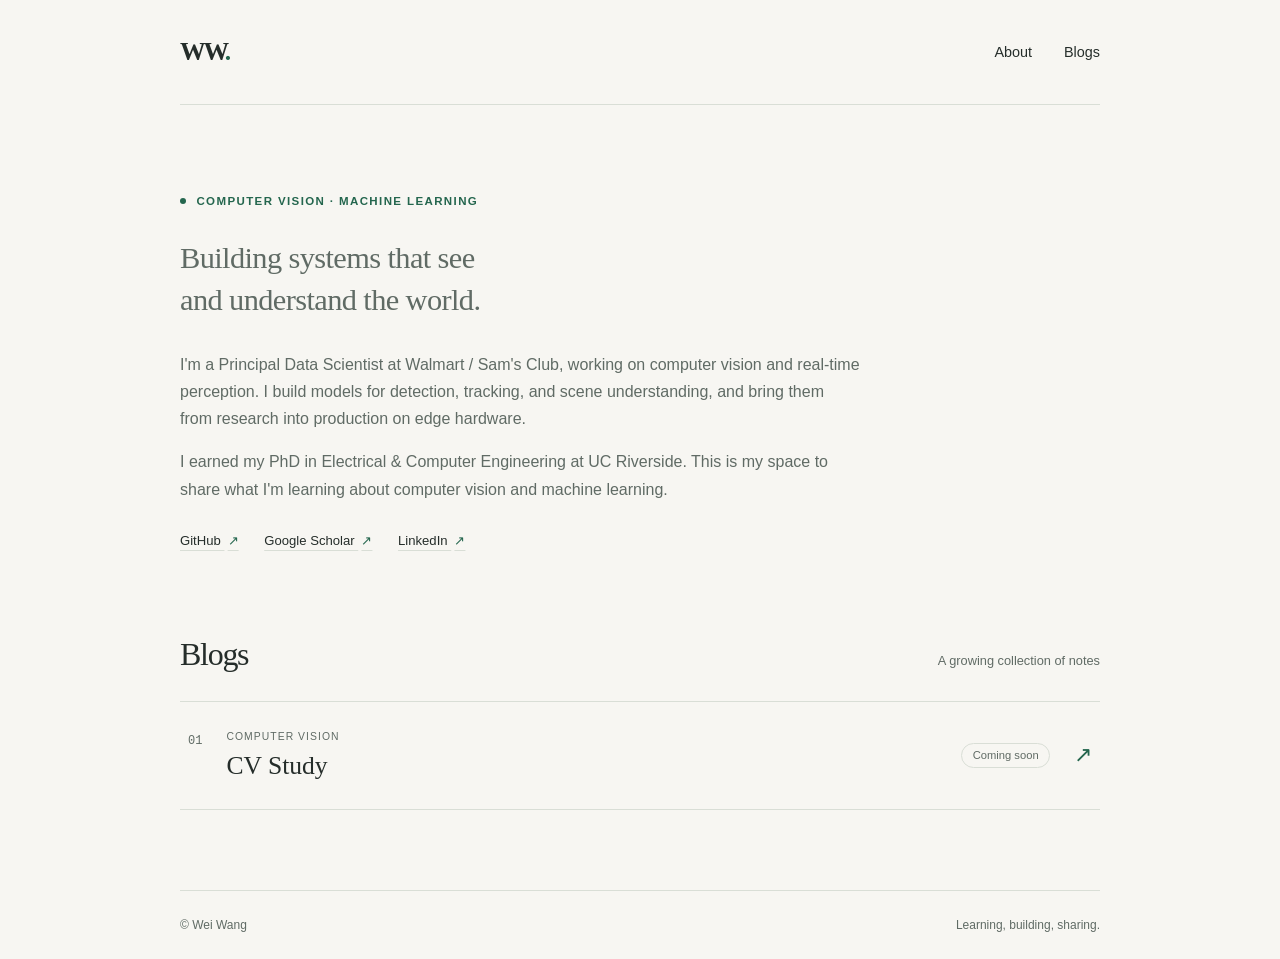
==== index.html @ b2ad64f3 "init" ====
<!doctype html>
<html lang="en">
  <head>
    <meta charset="utf-8">
    <meta name="viewport" content="width=device-width, initial-scale=1">
    <meta name="description" content="Wei Wang — Principal Data Scientist working on computer vision, perception, and real-time machine learning. Personal bio and study notes.">
    <meta name="theme-color" content="#f7f6f2">
    <title>Wei Wang — Computer Vision &amp; Notes</title>
    <link rel="stylesheet" href="assets/style.css">
  </head>
  <body>
    <a class="skip-link" href="#main">Skip to content</a>
    <div class="site-shell">
      <header class="site-header">
        <a class="wordmark" href="./" aria-label="Wei Wang home">WW<span aria-hidden="true">.</span></a>
        <nav aria-label="Main navigation">
          <a href="#about">About</a>
          <a href="#blogs">Blogs</a>
        </nav>
      </header>

      <main id="main">
        <section class="about-section" id="about" aria-labelledby="about-title">
          <p class="eyebrow"><span class="status-dot" aria-hidden="true"></span> Computer vision · Machine learning</p>
          <h1 class="intro" id="about-title">Building systems that see<br class="desktop-break"> and understand the world.</h1>
          <div class="bio">
            <p>I'm a Principal Data Scientist at Walmart / Sam's Club, working on computer vision and real-time perception. I build models for detection, tracking, and scene understanding, and bring them from research into production on edge hardware.</p>
            <p>I earned my PhD in Electrical &amp; Computer Engineering at UC Riverside. This is my space to share what I'm learning about computer vision and machine learning.</p>
          </div>
          <div class="profile-links" aria-label="Find me elsewhere">
            <a href="https://github.com/chriswakupe">GitHub <span aria-hidden="true">↗</span></a>
            <a href="https://scholar.google.com/citations?hl=en&amp;user=CT2OuzMAAAAJ">Google Scholar <span aria-hidden="true">↗</span></a>
            <a href="https://www.linkedin.com/in/wei-wang-ba0b4054/">LinkedIn <span aria-hidden="true">↗</span></a>
          </div>
        </section>

        <section class="blogs-section" id="blogs" aria-labelledby="blogs-title">
          <div class="section-heading">
            <h2 id="blogs-title">Blogs</h2>
            <span class="section-note">A growing collection of notes</span>
          </div>
          <!-- Add another blog-entry link here when you create a new page. -->
          <a class="blog-entry" href="blogs/cv-study/">
            <span class="entry-number" aria-hidden="true">01</span>
            <span class="entry-content">
              <span class="entry-category">Computer vision</span>
              <span class="entry-title">CV Study</span>
            </span>
            <span class="entry-status">Coming soon</span>
            <span class="entry-arrow" aria-hidden="true">↗</span>
          </a>
        </section>
      </main>

      <footer class="site-footer">
        <span>© Wei Wang</span>
        <span>Learning, building, sharing.</span>
      </footer>
    </div>
  </body>
</html>
---- assets/style.css ----
:root {
  color-scheme: light;
  --background: #f7f6f2;
  --text: #252d2a;
  --muted: #606b65;
  --accent: #24664e;
  --line: #d9ded6;
  --serif: Georgia, "Times New Roman", serif;
  --sans: -apple-system, BlinkMacSystemFont, "Segoe UI", sans-serif;
}

* { box-sizing: border-box; }

html { scroll-padding-top: 2rem; }

body {
  margin: 0;
  background: var(--background);
  color: var(--text);
  font-family: var(--sans);
  font-size: 16px;
  line-height: 1.7;
  -webkit-font-smoothing: antialiased;
}

::selection { background: #dce8dc; }

a { color: inherit; text-underline-offset: 5px; }
a:hover { color: var(--accent); }
a:focus-visible { outline: 2px solid var(--accent); outline-offset: 6px; }

.skip-link {
  position: absolute;
  top: -100px;
  left: 1rem;
  padding: .5rem 1rem;
  background: var(--text);
  color: var(--background);
  z-index: 1;
}
.skip-link:focus { top: 1rem; }

.site-shell {
  width: min(100% - 3rem, 920px);
  min-height: 100svh;
  margin-inline: auto;
  display: flex;
  flex-direction: column;
}

.site-header {
  display: flex;
  justify-content: space-between;
  align-items: center;
  padding-block: 1.9rem;
  border-bottom: 1px solid var(--line);
}

.wordmark {
  font-family: var(--serif);
  font-size: 1.6rem;
  font-weight: bold;
  letter-spacing: -.08em;
  text-decoration: none;
}

.wordmark span, .accent { color: var(--accent); }
nav { display: flex; gap: 2rem; }
nav a { font-size: .9rem; text-decoration: none; }
nav a:hover { text-decoration: underline; }

main { flex: 1; }
.about-section { padding-block: 5.4rem 4.7rem; }

.eyebrow {
  display: flex;
  align-items: center;
  gap: .65rem;
  margin: 0 0 1.6rem;
  color: var(--accent);
  font-size: .72rem;
  font-weight: 600;
  letter-spacing: .12em;
  text-transform: uppercase;
}

.status-dot { width: 6px; height: 6px; flex-shrink: 0; border-radius: 50%; background: var(--accent); }

h1, h2, p { margin-top: 0; }
h1 {
  margin-bottom: 1.1rem;
  font-family: var(--serif);
  font-size: clamp(2.6rem, 6.5vw, 4.5rem);
  font-weight: 400;
  line-height: 1.12;
  letter-spacing: -.055em;
}

.intro {
  margin-bottom: 1.8rem;
  font-family: var(--serif);
  color: var(--muted);
  font-size: clamp(1.45rem, 3vw, 1.9rem);
  line-height: 1.4;
  letter-spacing: -.02em;
}

.bio { max-width: 680px; color: var(--muted); }
.bio p { margin-bottom: 1rem; }
.profile-links { display: flex; flex-wrap: wrap; gap: .7rem 1.6rem; margin-top: 1.7rem; }
.profile-links a { font-size: .82rem; text-decoration-color: var(--line); }
.profile-links a:hover { text-decoration-color: var(--accent); }
.profile-links span { margin-left: .2rem; color: var(--accent); }

.blogs-section { padding-bottom: 5rem; }
.section-heading { display: flex; flex-wrap: wrap; align-items: baseline; justify-content: space-between; gap: .4rem 1rem; margin-bottom: 1.2rem; }
h2 { margin-bottom: 0; font-family: var(--serif); font-size: 2rem; font-weight: 400; letter-spacing: -.04em; }
.section-note { color: var(--muted); font-size: .8rem; }

.blog-entry {
  display: flex;
  gap: 1.5rem;
  align-items: center;
  padding: 1.6rem .5rem;
  border-block: 1px solid var(--line);
  text-decoration: none;
  transition: background-color .15s ease;
}
.blog-entry + .blog-entry { border-top: 0; }
.blog-entry:hover { background: #eeefe8; }
.entry-number { align-self: flex-start; margin-top: .2rem; color: var(--muted); font-family: monospace; font-size: .75rem; }
.entry-content { display: grid; flex: 1; gap: .15rem; }
.entry-category { color: var(--muted); font-size: .65rem; text-transform: uppercase; letter-spacing: .1em; }
.entry-title { font-family: var(--serif); font-size: 1.6rem; line-height: 1.4; }
.entry-status { padding: .15rem .65rem; border: 1px solid var(--line); border-radius: 2rem; color: var(--muted); font-size: .7rem; white-space: nowrap; }
.entry-arrow { font-size: 1.4rem; color: var(--accent); }

.site-footer { display: flex; flex-wrap: wrap; justify-content: space-between; gap: .5rem 1rem; padding-block: 1.5rem; border-top: 1px solid var(--line); color: var(--muted); font-size: .75rem; }
.article-page { padding-block: 4rem 8rem; }
.back-link { display: inline-block; margin-bottom: 3rem; color: var(--muted); font-size: .85rem; text-decoration: none; }
.back-link:hover { text-decoration: underline; }

@media (max-width: 540px) {
  .site-shell { width: calc(100% - 2.5rem); }
  .site-header { padding-block: 1.3rem; }
  nav { gap: 1.5rem; }
  .about-section { padding-block: 3.5rem 3rem; }
  .eyebrow { font-size: .62rem; letter-spacing: .08em; }
  .desktop-break { display: none; }
  .blogs-section { padding-bottom: 3.5rem; }
  .blog-entry { gap: .9rem; padding-inline: 0; }
  .entry-status { font-size: .62rem; padding-inline: .45rem; }
  .entry-arrow { font-size: 1.1rem; }
}

@media (prefers-reduced-motion: reduce) {
  .blog-entry { transition: none; }
}
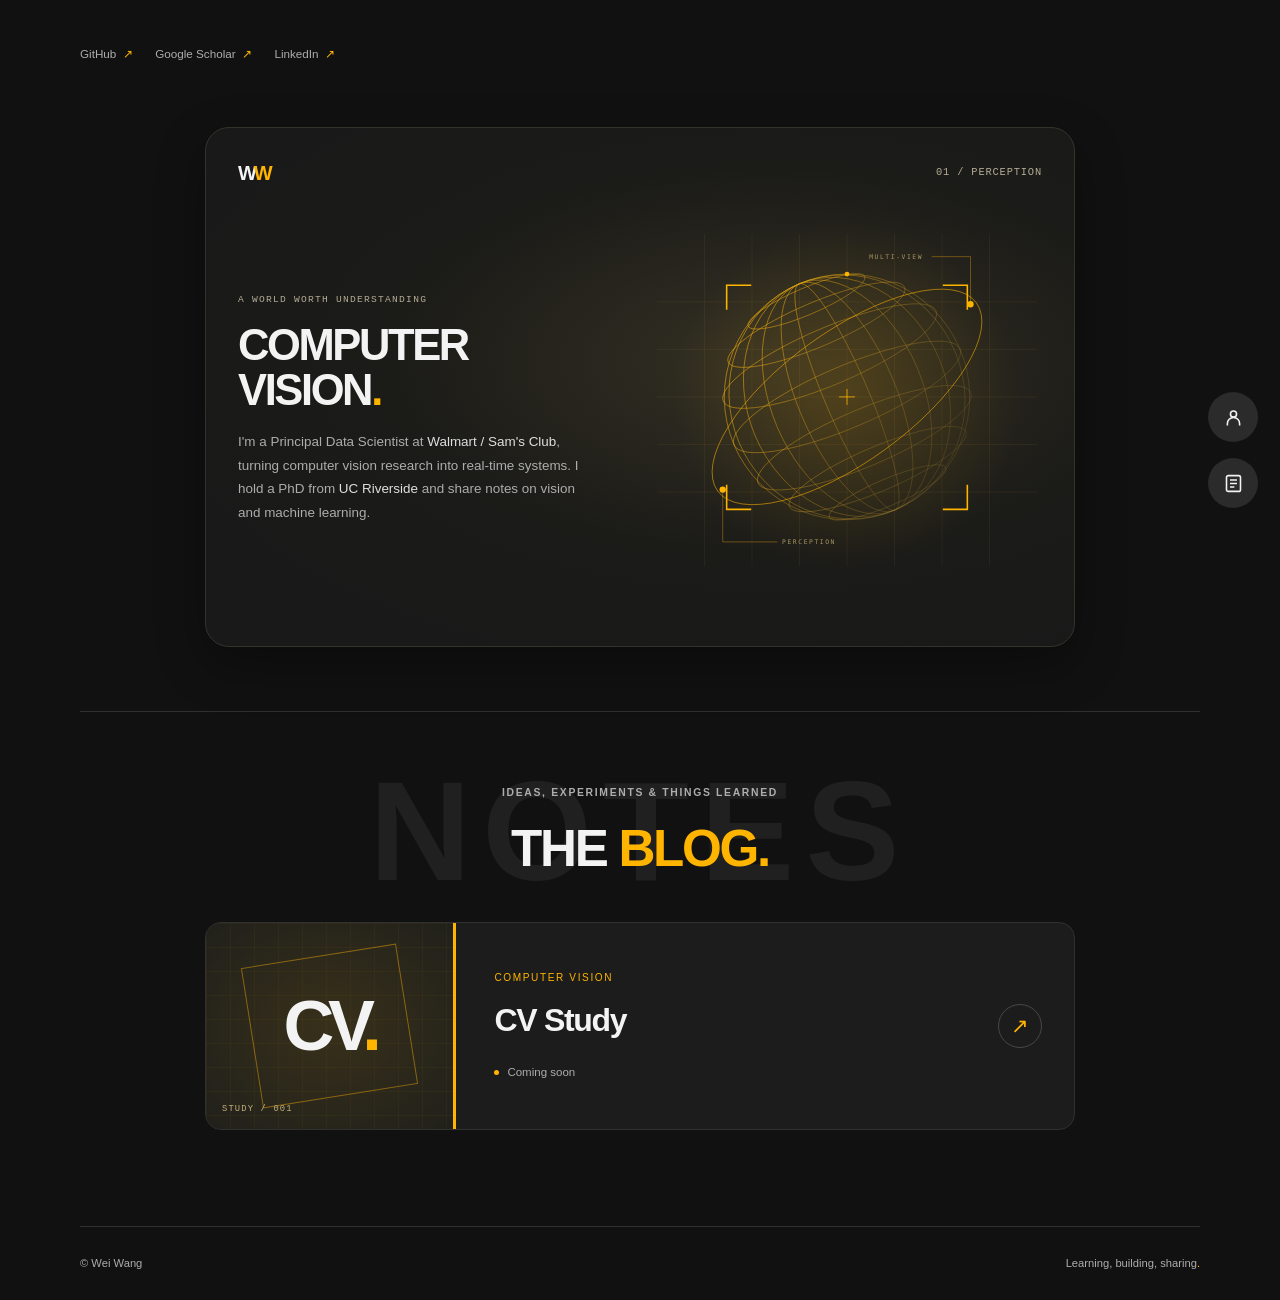
==== commit 91d55dfd: "index" ====
--- a/index.html
+++ b/index.html
@@ -4,7 +4,7 @@
     <meta charset="utf-8">
     <meta name="viewport" content="width=device-width, initial-scale=1">
     <meta name="description" content="Wei Wang — Principal Data Scientist working on computer vision, perception, and real-time machine learning. Personal bio and study notes.">
-    <meta name="theme-color" content="#f7f6f2">
+    <meta name="theme-color" content="#111111">
     <title>Wei Wang — Computer Vision &amp; Notes</title>
     <link rel="stylesheet" href="assets/style.css">
   </head>
@@ -12,50 +12,39 @@
     <a class="skip-link" href="#main">Skip to content</a>
     <div class="site-shell">
       <header class="site-header">
-        <a class="wordmark" href="./" aria-label="Wei Wang home">WW<span aria-hidden="true">.</span></a>
-        <nav aria-label="Main navigation">
-          <a href="#about">About</a>
-          <a href="#blogs">Blogs</a>
+        <nav class="profile-links" aria-label="Professional profiles">
+          <a href="https://github.com/chriswakupe">GitHub <span aria-hidden="true">↗</span></a>
+          <a href="https://scholar.google.com/citations?hl=en&amp;user=CT2OuzMAAAAJ">Google Scholar <span aria-hidden="true">↗</span></a>
+          <a href="https://www.linkedin.com/in/wei-wang-ba0b4054/">LinkedIn <span aria-hidden="true">↗</span></a>
+        </nav>
+        <nav class="site-nav" aria-label="Main navigation">
+          <a class="nav-link" href="#about"><svg viewBox="0 0 24 24" fill="none" stroke="currentColor" stroke-width="1.8" aria-hidden="true"><circle cx="12" cy="8" r="3.5"/><path d="M5 21v-2a7 7 0 0 1 14 0v2"/></svg><span>About</span></a>
+          <a class="nav-link" href="#blogs"><svg viewBox="0 0 24 24" fill="none" stroke="currentColor" stroke-width="1.8" aria-hidden="true"><rect x="4" y="3" width="16" height="18" rx="2"/><path d="M8 8h8M8 12h8M8 16h5"/></svg><span>Blogs</span></a>
         </nav>
       </header>
-
       <main id="main">
         <section class="about-section" id="about" aria-labelledby="about-title">
-          <p class="eyebrow"><span class="status-dot" aria-hidden="true"></span> Computer vision · Machine learning</p>
-          <h1 class="intro" id="about-title">Building systems that see<br class="desktop-break"> and understand the world.</h1>
-          <div class="bio">
-            <p>I'm a Principal Data Scientist at Walmart / Sam's Club, working on computer vision and real-time perception. I build models for detection, tracking, and scene understanding, and bring them from research into production on edge hardware.</p>
-            <p>I earned my PhD in Electrical &amp; Computer Engineering at UC Riverside. This is my space to share what I'm learning about computer vision and machine learning.</p>
-          </div>
-          <div class="profile-links" aria-label="Find me elsewhere">
-            <a href="https://github.com/chriswakupe">GitHub <span aria-hidden="true">↗</span></a>
-            <a href="https://scholar.google.com/citations?hl=en&amp;user=CT2OuzMAAAAJ">Google Scholar <span aria-hidden="true">↗</span></a>
-            <a href="https://www.linkedin.com/in/wei-wang-ba0b4054/">LinkedIn <span aria-hidden="true">↗</span></a>
+          <div class="vision-panel">
+            <div class="panel-top"><span class="panel-mark">W<span>W</span></span><span>01 / PERCEPTION</span></div>
+            <img class="vision-art" src="assets/vision.svg" alt="" width="480" height="520">
+            <div class="panel-bottom"><span class="panel-kicker">A WORLD WORTH UNDERSTANDING</span><h1 class="panel-title" id="about-title">COMPUTER<br>VISION<span class="accent">.</span></h1><p class="panel-bio">I'm a Principal Data Scientist at <strong>Walmart / Sam's Club</strong>, turning computer vision research into real-time systems. I hold a PhD from <strong>UC Riverside</strong> and share notes on vision and machine learning.</p></div>
           </div>
         </section>
-
         <section class="blogs-section" id="blogs" aria-labelledby="blogs-title">
           <div class="section-heading">
-            <h2 id="blogs-title">Blogs</h2>
-            <span class="section-note">A growing collection of notes</span>
+            <span class="heading-backdrop" aria-hidden="true">NOTES</span>
+            <p class="eyebrow">Ideas, experiments &amp; things learned</p>
+            <h2 id="blogs-title">The <span class="accent">blog.</span></h2>
           </div>
           <!-- Add another blog-entry link here when you create a new page. -->
           <a class="blog-entry" href="blogs/cv-study/">
-            <span class="entry-number" aria-hidden="true">01</span>
-            <span class="entry-content">
-              <span class="entry-category">Computer vision</span>
-              <span class="entry-title">CV Study</span>
-            </span>
-            <span class="entry-status">Coming soon</span>
+            <span class="entry-art" aria-hidden="true"><span class="viewfinder"></span><span class="entry-monogram">CV<span>.</span></span><span class="entry-index">STUDY / 001</span></span>
+            <span class="entry-content"><span class="entry-category">Computer vision</span><span class="entry-title">CV Study</span><span class="entry-status"><span aria-hidden="true"></span> Coming soon</span></span>
             <span class="entry-arrow" aria-hidden="true">↗</span>
           </a>
         </section>
       </main>
-
-      <footer class="site-footer">
-        <span>© Wei Wang</span>
-        <span>Learning, building, sharing.</span>
-      </footer>
+      <footer class="site-footer"><span>© Wei Wang</span><span>Learning, building, sharing<span class="accent">.</span></span></footer>
     </div>
   </body>
 </html>
--- a/assets/style.css
+++ b/assets/style.css
@@ -1,158 +1,128 @@
 :root {
-  color-scheme: light;
-  --background: #f7f6f2;
-  --text: #252d2a;
-  --muted: #606b65;
-  --accent: #24664e;
-  --line: #d9ded6;
-  --serif: Georgia, "Times New Roman", serif;
-  --sans: -apple-system, BlinkMacSystemFont, "Segoe UI", sans-serif;
+  color-scheme: dark;
+  --background: #111111;
+  --surface: #1c1c1c;
+  --text: #f3f3f3;
+  --muted: #adadad;
+  --accent: #ffb400;
+  --line: #303030;
+  --sans: "Avenir Next", "Segoe UI", Arial, sans-serif;
 }
 
 * { box-sizing: border-box; }
-
-html { scroll-padding-top: 2rem; }
-
-body {
-  margin: 0;
-  background: var(--background);
-  color: var(--text);
-  font-family: var(--sans);
-  font-size: 16px;
-  line-height: 1.7;
-  -webkit-font-smoothing: antialiased;
-}
-
-::selection { background: #dce8dc; }
-
+html { scroll-behavior: smooth; scroll-padding-top: 2rem; }
+body { margin: 0; background: var(--background); color: var(--text); font-family: var(--sans); font-size: 16px; line-height: 1.7; -webkit-font-smoothing: antialiased; }
+::selection { background: var(--accent); color: var(--background); }
 a { color: inherit; text-underline-offset: 5px; }
 a:hover { color: var(--accent); }
 a:focus-visible { outline: 2px solid var(--accent); outline-offset: 6px; }
+.accent { color: var(--accent); }
+.skip-link { position: fixed; top: -100px; left: 1rem; padding: .6rem 1rem; background: var(--accent); color: var(--background); z-index: 10; font-weight: 700; }
+.skip-link:focus { top: 1rem; }
+.site-shell { width: min(calc(100% - 160px), 1220px); margin-inline: auto; min-height: 100svh; display: flex; flex-direction: column; }
+.site-header { min-height: 108px; display: flex; align-items: center; gap: 1.1rem; }
+.site-nav { position: fixed; z-index: 5; top: 50%; right: 22px; transform: translateY(-50%); display: flex; flex-direction: column; gap: 16px; }
+.nav-link { position: relative; display: grid; place-items: center; width: 50px; height: 50px; border-radius: 50%; color: var(--text); background: #2b2b2b; transition: color .2s, background .2s; }
+.nav-link svg { width: 21px; height: 21px; }
+.nav-link span { position: absolute; right: 62px; padding: .4rem .8rem; border-radius: 6px; background: var(--accent); color: #111; opacity: 0; pointer-events: none; font-size: .75rem; font-weight: 700; transition: opacity .2s; }
+.nav-link:hover, .nav-link:focus-visible { background: var(--accent); color: #111; }
+.nav-link:hover span, .nav-link:focus-visible span { opacity: 1; }
+main { flex: 1; min-width: 0; }
+.about-section { padding-block: 1.2rem 4rem; }
+.vision-panel { position: relative; display: grid; grid-template-columns: minmax(0, 1fr) minmax(0, 1fr); grid-template-rows: auto 1fr; align-items: center; gap: 12px 24px; width: min(100%, 870px); min-height: 480px; margin-inline: auto; padding: 28px 32px 32px; border: 1px solid #34322b; border-radius: 24px; background: radial-gradient(ellipse at 65% 45%, #343023 0, #1b1b18 48%, #191919 80%); box-shadow: 0 18px 50px #0005; }
+.panel-top { grid-column: 1 / -1; display: flex; justify-content: space-between; align-items: center; gap: 16px; color: #b5ac95; font-family: monospace; font-size: .65rem; letter-spacing: .08em; }
+.panel-mark { color: var(--text); font-family: var(--sans); font-size: 1.25rem; font-weight: 900; letter-spacing: -.16em; }
+.panel-mark span { color: var(--accent); }
+.vision-art { grid-column: 2; grid-row: 2; display: block; width: 100%; max-width: 380px; height: auto; margin-inline: auto; }
+.panel-bottom { grid-column: 1; grid-row: 2; min-width: 0; display: flex; flex-direction: column; }
+.panel-kicker { margin-bottom: 15px; color: #b5ac95; font-family: monospace; font-size: .6rem; letter-spacing: .13em; }
+.panel-title { margin: 0; font-size: clamp(2rem, 3.4vw, 3.1rem); line-height: 1.03; font-weight: 900; letter-spacing: -.055em; }
+.panel-bio { max-width: 360px; margin: 18px 0 0; color: var(--muted); font-size: .84rem; line-height: 1.75; }
+.panel-bio strong { color: #dfdfdf; font-weight: 500; }
+h1, h2, p { margin-top: 0; }
+.eyebrow { display: flex; align-items: center; gap: .8rem; margin-bottom: 1.2rem; color: var(--muted); font-size: .65rem; letter-spacing: .16em; font-weight: 600; text-transform: uppercase; }
+.eyebrow > span { flex: 0 0 26px; height: 2px; background: var(--accent); }
+h1 { margin-bottom: .9rem; font-size: clamp(2.5rem, 4.6vw, 4.4rem); font-weight: 900; line-height: 1.04; letter-spacing: -.055em; text-transform: uppercase; }
+.profile-links { display: flex; flex-wrap: wrap; gap: .5rem 1.4rem; }
+.profile-links a { color: var(--muted); font-size: .73rem; text-decoration: none; white-space: nowrap; }
+.profile-links a:hover { color: var(--accent); }
+.profile-links span { color: var(--accent); margin-left: .2rem; }
+.blogs-section { padding-block: 4.5rem 6rem; border-top: 1px solid var(--line); }
+.section-heading { position: relative; isolation: isolate; margin-bottom: 2.8rem; text-align: center; }
+.section-heading .eyebrow { justify-content: center; }
+.heading-backdrop { position: absolute; z-index: -1; left: 50%; top: 50%; transform: translate(-50%, -48%); color: #202020; font-size: clamp(5rem, 11vw, 9rem); line-height: 1; font-weight: 900; letter-spacing: .08em; }
+h2 { margin-bottom: 0; font-size: clamp(2.3rem, 4vw, 3.3rem); line-height: 1.1; letter-spacing: -.045em; font-weight: 900; text-transform: uppercase; }
+.blog-entry { display: flex; gap: 2.4rem; align-items: center; overflow: hidden; max-width: 870px; margin-inline: auto; border: 1px solid var(--line); border-radius: 16px; background: var(--surface); text-decoration: none; transition: border-color .2s, transform .2s; }
+.blog-entry:hover { border-color: var(--accent); transform: translateY(-4px); }
+.entry-art { position: relative; display: grid; place-items: center; align-self: stretch; width: 250px; min-height: 206px; flex-shrink: 0; overflow: hidden; border-right: 3px solid var(--accent); background: radial-gradient(ellipse at center, #38301a, #20201b); }
+.entry-art::before { content: ""; position: absolute; inset: 0; background-image: linear-gradient(#ffb4000a 1px, transparent 1px), linear-gradient(90deg, #ffb4000a 1px, transparent 1px); background-size: 24px 24px; }
+.viewfinder { position: absolute; inset: 32px 45px; border: 1px solid #ffb40070; transform: rotate(-9deg); }
+.entry-monogram { position: relative; font-size: 4.4rem; line-height: 1; font-weight: 900; letter-spacing: -.09em; }
+.entry-monogram span { color: var(--accent); }
+.entry-index { position: absolute; bottom: 12px; left: 16px; color: #c2ae7b; font-family: monospace; font-size: .55rem; letter-spacing: .13em; }
+.entry-content { display: flex; flex: 1; flex-direction: column; gap: .4rem; padding-block: 1.5rem; }
+.entry-category { color: var(--accent); font-size: .63rem; letter-spacing: .16em; text-transform: uppercase; }
+.entry-title { font-size: 2rem; font-weight: 800; letter-spacing: -.04em; }
+.entry-status { display: flex; align-items: center; gap: .5rem; margin-top: .6rem; color: var(--muted); font-size: .72rem; }
+.entry-status > span { width: 5px; height: 5px; border-radius: 50%; background: var(--accent); }
+.entry-arrow { display: grid; place-items: center; width: 44px; height: 44px; flex-shrink: 0; margin-right: 2rem; border: 1px solid #474747; border-radius: 50%; font-size: 1.3rem; color: var(--accent); }
+.site-footer { display: flex; flex-wrap: wrap; justify-content: space-between; gap: .5rem 1rem; padding-block: 1.7rem; border-top: 1px solid var(--line); color: var(--muted); font-size: .7rem; }
+.article-page { padding: 4rem 0 8rem; }
+.article-page article { padding-top: 2rem; }
+.back-link { display: inline-flex; align-items: center; gap: .8rem; margin-bottom: 2rem; color: var(--muted); font-size: .8rem; text-decoration: none; }
+.back-link span { color: var(--accent); }
 
-.skip-link {
-  position: absolute;
-  top: -100px;
-  left: 1rem;
-  padding: .5rem 1rem;
-  background: var(--text);
-  color: var(--background);
-  z-index: 1;
+@media (min-width: 1500px) {
+  .about-section { padding-top: 2.5rem; }
 }
-.skip-link:focus { top: 1rem; }
+@media (max-width: 1000px) {
+  .site-shell { width: calc(100% - 112px); margin-left: 32px; }
 
-.site-shell {
-  width: min(100% - 3rem, 920px);
-  min-height: 100svh;
-  margin-inline: auto;
-  display: flex;
-  flex-direction: column;
+  .panel-top > span:last-child { font-size: .5rem; }
+  .eyebrow { font-size: .58rem; letter-spacing: .09em; }
+  .site-nav { right: 16px; }
 }
+@media (max-width: 760px) {
+  .site-shell { width: calc(100% - 40px); margin-inline: auto; }
+  .site-header { display: grid; grid-template-columns: auto 1fr; min-height: 116px; padding-block: 18px; gap: 12px; }
+  .profile-links { grid-column: 1 / -1; grid-row: 1; gap: .5rem 1.1rem; }
+  .site-nav { grid-column: 2; grid-row: 2; position: static; transform: none; flex-direction: row; gap: .6rem; margin-left: auto; }
+  .nav-link { width: 42px; height: 42px; }
+  .nav-link svg { width: 18px; height: 18px; }
+  .nav-link span { right: 0; top: 50px; }
+  .about-section { padding-block: .5rem 3.5rem; }
+  .vision-panel { grid-template-columns: minmax(0, 1fr); grid-template-rows: auto auto auto; gap: 20px; min-height: 0; padding: 24px; border-radius: 18px; }
+  .panel-bottom { grid-column: 1; grid-row: 2; }
+  .vision-art { grid-column: 1; grid-row: 3; max-width: 280px; }
 
-.site-header {
-  display: flex;
-  justify-content: space-between;
-  align-items: center;
-  padding-block: 1.9rem;
-  border-bottom: 1px solid var(--line);
+  .panel-top > span:last-child { font-size: .6rem; }
+
+  .panel-title { margin: 0; font-size: 2.3rem; }
+  h1 { font-size: clamp(2.9rem, 9vw, 4.2rem); }
+  .eyebrow { font-size: .6rem; }
+  .panel-bio { max-width: 420px; }
+  .blogs-section { padding-block: 3.6rem 3.5rem; }
+  .section-heading { margin-bottom: 2.3rem; }
+  .blog-entry { gap: 1.3rem; }
+  .entry-art { width: 32%; min-height: 180px; }
+  .viewfinder { inset: 34px 17px; }
+  .entry-monogram { font-size: 3rem; }
+  .entry-title { font-size: 1.6rem; }
+  .entry-arrow { margin-right: 1rem; width: 34px; height: 34px; }
+  .entry-category { font-size: .55rem; letter-spacing: .06em; }
+  .entry-index { font-size: .45rem; left: 8px; }
+  .article-page { padding-top: 2.5rem; }
 }
-
-.wordmark {
-  font-family: var(--serif);
-  font-size: 1.6rem;
-  font-weight: bold;
-  letter-spacing: -.08em;
-  text-decoration: none;
+@media (max-width: 400px) {
+  .blog-entry { gap: .9rem; }
+  .entry-arrow { margin-right: .7rem; width: 28px; height: 28px; }
+  .entry-title { font-size: 1.4rem; }
+  .entry-art { width: 29%; }
+  .entry-monogram { font-size: 2.5rem; }
+  .profile-links { gap: 1.1rem; }
 }
-
-.wordmark span, .accent { color: var(--accent); }
-nav { display: flex; gap: 2rem; }
-nav a { font-size: .9rem; text-decoration: none; }
-nav a:hover { text-decoration: underline; }
-
-main { flex: 1; }
-.about-section { padding-block: 5.4rem 4.7rem; }
-
-.eyebrow {
-  display: flex;
-  align-items: center;
-  gap: .65rem;
-  margin: 0 0 1.6rem;
-  color: var(--accent);
-  font-size: .72rem;
-  font-weight: 600;
-  letter-spacing: .12em;
-  text-transform: uppercase;
+@media (prefers-reduced-motion: reduce) {
+  html { scroll-behavior: auto; }
+  *, *::before, *::after { transition: none !important; }
+  .blog-entry:hover { transform: none; }
 }
-
-.status-dot { width: 6px; height: 6px; flex-shrink: 0; border-radius: 50%; background: var(--accent); }
-
-h1, h2, p { margin-top: 0; }
-h1 {
-  margin-bottom: 1.1rem;
-  font-family: var(--serif);
-  font-size: clamp(2.6rem, 6.5vw, 4.5rem);
-  font-weight: 400;
-  line-height: 1.12;
-  letter-spacing: -.055em;
-}
-
-.intro {
-  margin-bottom: 1.8rem;
-  font-family: var(--serif);
-  color: var(--muted);
-  font-size: clamp(1.45rem, 3vw, 1.9rem);
-  line-height: 1.4;
-  letter-spacing: -.02em;
-}
-
-.bio { max-width: 680px; color: var(--muted); }
-.bio p { margin-bottom: 1rem; }
-.profile-links { display: flex; flex-wrap: wrap; gap: .7rem 1.6rem; margin-top: 1.7rem; }
-.profile-links a { font-size: .82rem; text-decoration-color: var(--line); }
-.profile-links a:hover { text-decoration-color: var(--accent); }
-.profile-links span { margin-left: .2rem; color: var(--accent); }
-
-.blogs-section { padding-bottom: 5rem; }
-.section-heading { display: flex; flex-wrap: wrap; align-items: baseline; justify-content: space-between; gap: .4rem 1rem; margin-bottom: 1.2rem; }
-h2 { margin-bottom: 0; font-family: var(--serif); font-size: 2rem; font-weight: 400; letter-spacing: -.04em; }
-.section-note { color: var(--muted); font-size: .8rem; }
-
-.blog-entry {
-  display: flex;
-  gap: 1.5rem;
-  align-items: center;
-  padding: 1.6rem .5rem;
-  border-block: 1px solid var(--line);
-  text-decoration: none;
-  transition: background-color .15s ease;
-}
-.blog-entry + .blog-entry { border-top: 0; }
-.blog-entry:hover { background: #eeefe8; }
-.entry-number { align-self: flex-start; margin-top: .2rem; color: var(--muted); font-family: monospace; font-size: .75rem; }
-.entry-content { display: grid; flex: 1; gap: .15rem; }
-.entry-category { color: var(--muted); font-size: .65rem; text-transform: uppercase; letter-spacing: .1em; }
-.entry-title { font-family: var(--serif); font-size: 1.6rem; line-height: 1.4; }
-.entry-status { padding: .15rem .65rem; border: 1px solid var(--line); border-radius: 2rem; color: var(--muted); font-size: .7rem; white-space: nowrap; }
-.entry-arrow { font-size: 1.4rem; color: var(--accent); }
-
-.site-footer { display: flex; flex-wrap: wrap; justify-content: space-between; gap: .5rem 1rem; padding-block: 1.5rem; border-top: 1px solid var(--line); color: var(--muted); font-size: .75rem; }
-.article-page { padding-block: 4rem 8rem; }
-.back-link { display: inline-block; margin-bottom: 3rem; color: var(--muted); font-size: .85rem; text-decoration: none; }
-.back-link:hover { text-decoration: underline; }
-
-@media (max-width: 540px) {
-  .site-shell { width: calc(100% - 2.5rem); }
-  .site-header { padding-block: 1.3rem; }
-  nav { gap: 1.5rem; }
-  .about-section { padding-block: 3.5rem 3rem; }
-  .eyebrow { font-size: .62rem; letter-spacing: .08em; }
-  .desktop-break { display: none; }
-  .blogs-section { padding-bottom: 3.5rem; }
-  .blog-entry { gap: .9rem; padding-inline: 0; }
-  .entry-status { font-size: .62rem; padding-inline: .45rem; }
-  .entry-arrow { font-size: 1.1rem; }
-}
-
-@media (prefers-reduced-motion: reduce) {
-  .blog-entry { transition: none; }
-}
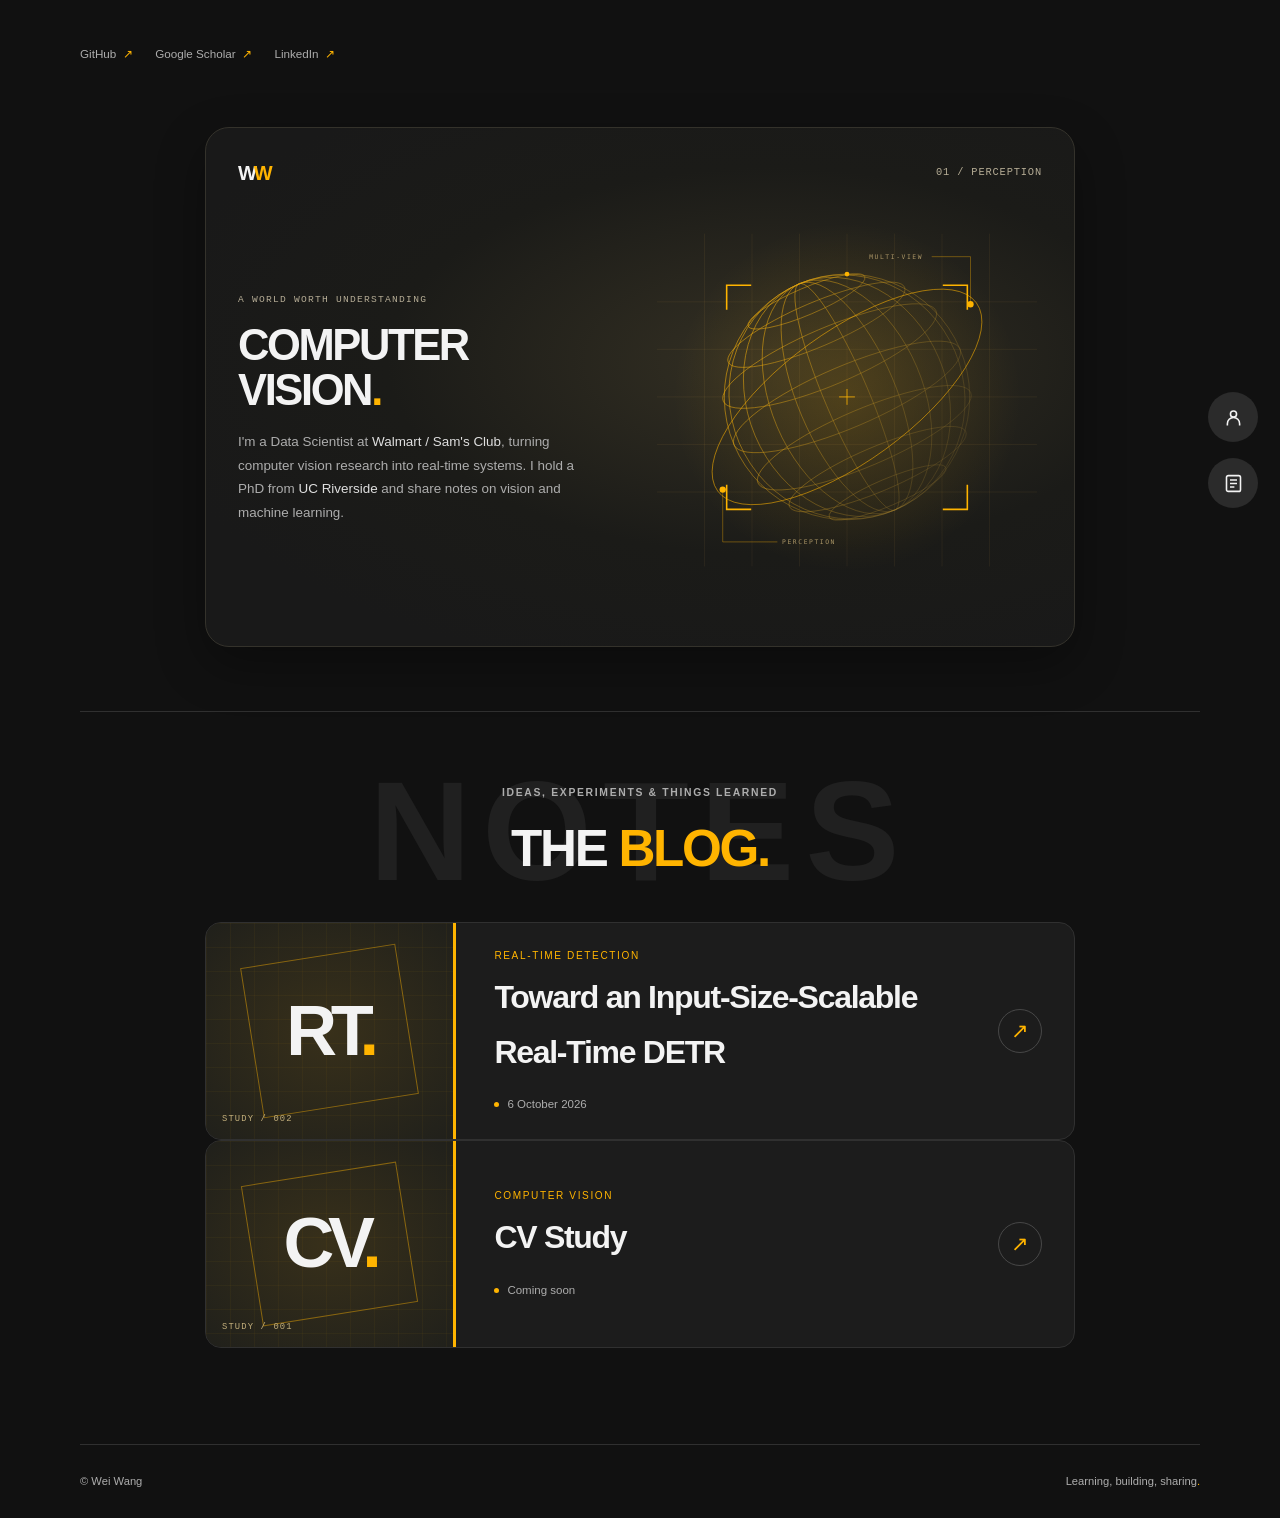
==== commit 0d272b41: "Publish input-size-scalable real-time DETR post; update home title Co-Authored-By: Claude Opus 5.5 <" ====
--- a/index.html
+++ b/index.html
@@ -3,7 +3,7 @@
   <head>
     <meta charset="utf-8">
     <meta name="viewport" content="width=device-width, initial-scale=1">
-    <meta name="description" content="Wei Wang — Principal Data Scientist working on computer vision, perception, and real-time machine learning. Personal bio and study notes.">
+    <meta name="description" content="Wei Wang — Data Scientist working on computer vision, perception, and real-time machine learning. Personal bio and study notes.">
     <meta name="theme-color" content="#111111">
     <title>Wei Wang — Computer Vision &amp; Notes</title>
     <link rel="stylesheet" href="assets/style.css">
@@ -27,7 +27,7 @@
           <div class="vision-panel">
             <div class="panel-top"><span class="panel-mark">W<span>W</span></span><span>01 / PERCEPTION</span></div>
             <img class="vision-art" src="assets/vision.svg" alt="" width="480" height="520">
-            <div class="panel-bottom"><span class="panel-kicker">A WORLD WORTH UNDERSTANDING</span><h1 class="panel-title" id="about-title">COMPUTER<br>VISION<span class="accent">.</span></h1><p class="panel-bio">I'm a Principal Data Scientist at <strong>Walmart / Sam's Club</strong>, turning computer vision research into real-time systems. I hold a PhD from <strong>UC Riverside</strong> and share notes on vision and machine learning.</p></div>
+            <div class="panel-bottom"><span class="panel-kicker">A WORLD WORTH UNDERSTANDING</span><h1 class="panel-title" id="about-title">COMPUTER<br>VISION<span class="accent">.</span></h1><p class="panel-bio">I'm a Data Scientist at <strong>Walmart / Sam's Club</strong>, turning computer vision research into real-time systems. I hold a PhD from <strong>UC Riverside</strong> and share notes on vision and machine learning.</p></div>
           </div>
         </section>
         <section class="blogs-section" id="blogs" aria-labelledby="blogs-title">
@@ -37,6 +37,11 @@
             <h2 id="blogs-title">The <span class="accent">blog.</span></h2>
           </div>
           <!-- Add another blog-entry link here when you create a new page. -->
+          <a class="blog-entry" href="blogs/input-size-scalable-real-time-detr/">
+            <span class="entry-art" aria-hidden="true"><span class="viewfinder"></span><span class="entry-monogram">RT<span>.</span></span><span class="entry-index">STUDY / 002</span></span>
+            <span class="entry-content"><span class="entry-category">Real-time detection</span><span class="entry-title">Toward an Input-Size-Scalable Real-Time DETR</span><span class="entry-status"><span aria-hidden="true"></span> 6 October 2026</span></span>
+            <span class="entry-arrow" aria-hidden="true">↗</span>
+          </a>
           <a class="blog-entry" href="blogs/cv-study/">
             <span class="entry-art" aria-hidden="true"><span class="viewfinder"></span><span class="entry-monogram">CV<span>.</span></span><span class="entry-index">STUDY / 001</span></span>
             <span class="entry-content"><span class="entry-category">Computer vision</span><span class="entry-title">CV Study</span><span class="entry-status"><span aria-hidden="true"></span> Coming soon</span></span>
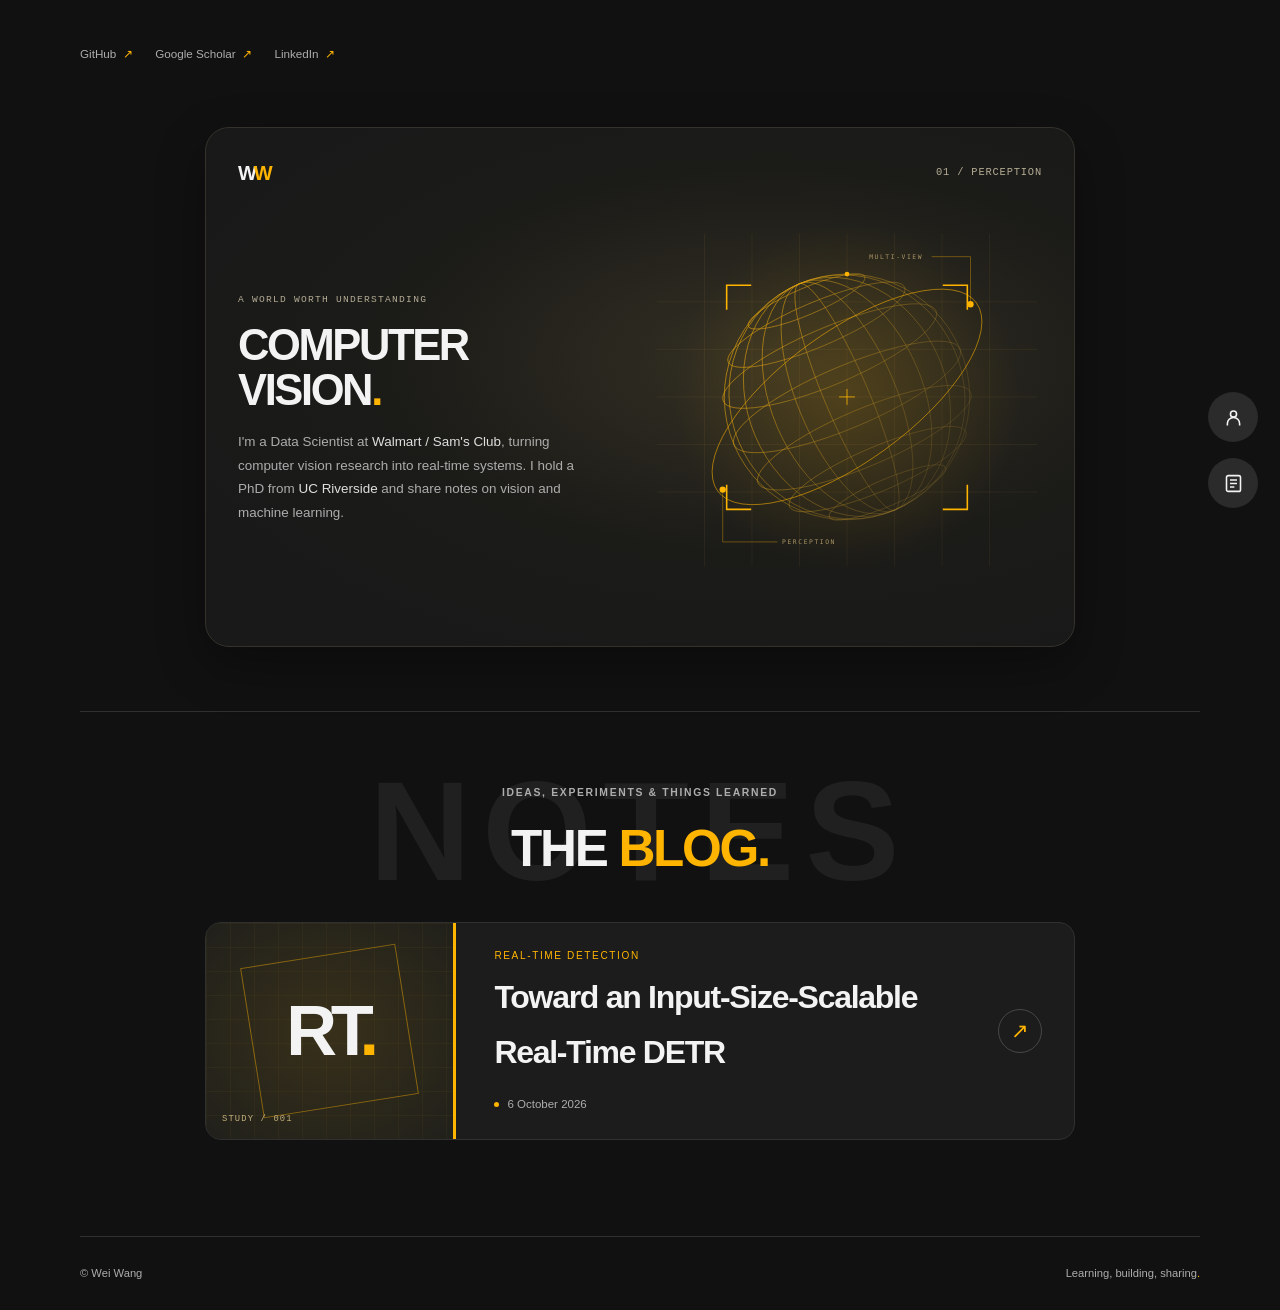
==== commit 2670275d: "Remove CV Study card from home page Co-Authored-By: Claude Opus 5.5 <noreply@anthropic.com>" ====
--- a/index.html
+++ b/index.html
@@ -38,13 +38,8 @@
           </div>
           <!-- Add another blog-entry link here when you create a new page. -->
           <a class="blog-entry" href="blogs/input-size-scalable-real-time-detr/">
-            <span class="entry-art" aria-hidden="true"><span class="viewfinder"></span><span class="entry-monogram">RT<span>.</span></span><span class="entry-index">STUDY / 002</span></span>
+            <span class="entry-art" aria-hidden="true"><span class="viewfinder"></span><span class="entry-monogram">RT<span>.</span></span><span class="entry-index">STUDY / 001</span></span>
             <span class="entry-content"><span class="entry-category">Real-time detection</span><span class="entry-title">Toward an Input-Size-Scalable Real-Time DETR</span><span class="entry-status"><span aria-hidden="true"></span> 6 October 2026</span></span>
-            <span class="entry-arrow" aria-hidden="true">↗</span>
-          </a>
-          <a class="blog-entry" href="blogs/cv-study/">
-            <span class="entry-art" aria-hidden="true"><span class="viewfinder"></span><span class="entry-monogram">CV<span>.</span></span><span class="entry-index">STUDY / 001</span></span>
-            <span class="entry-content"><span class="entry-category">Computer vision</span><span class="entry-title">CV Study</span><span class="entry-status"><span aria-hidden="true"></span> Coming soon</span></span>
             <span class="entry-arrow" aria-hidden="true">↗</span>
           </a>
         </section>
